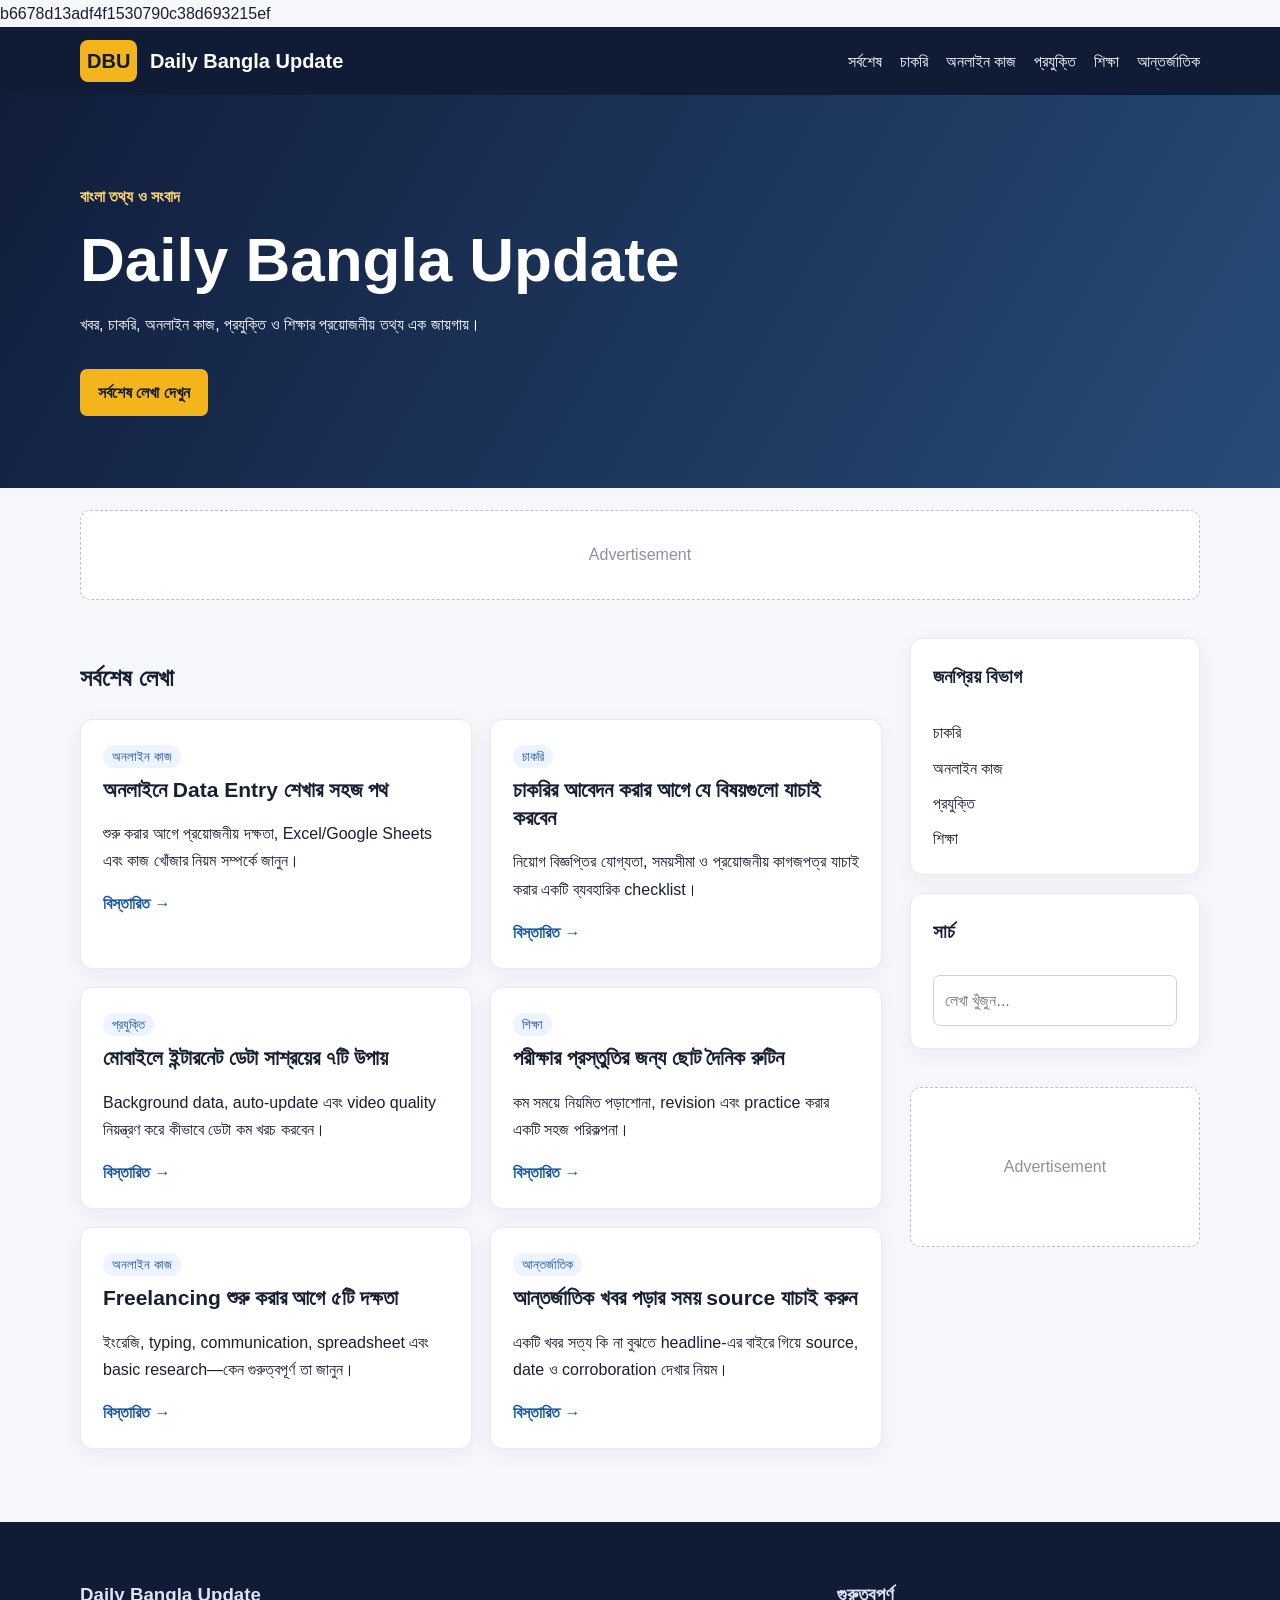
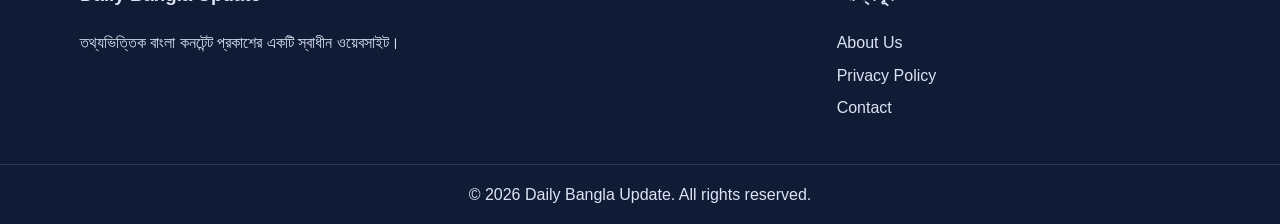
==== index.html @ 7fc0d7ba "Update index.html" ====
<!doctype html>
<html lang="bn">
<head>
  b6678d13adf4f1530790c38d693215ef
<meta charset="utf-8">
<meta name="viewport" content="width=device-width,initial-scale=1">
<meta name="description" content="Daily Bangla Update — বাংলা খবর, চাকরি, অনলাইন কাজ, প্রযুক্তি ও শিক্ষার তথ্য।">
<title>Daily Bangla Update | বাংলা খবর ও তথ্য</title>
<link rel="stylesheet" href="style.css">
</head>
<body>
<header class="site-header">
  <div class="container header-inner">
    <a class="logo" href="index.html"><span>DBU</span> Daily Bangla Update</a>
    <button class="menu-btn" onclick="toggleMenu()">☰</button>
    <nav id="nav">
      <a href="#latest">সর্বশেষ</a><a href="#jobs">চাকরি</a><a href="#online">অনলাইন কাজ</a>
      <a href="#tech">প্রযুক্তি</a><a href="#education">শিক্ষা</a><a href="#international">আন্তর্জাতিক</a>
    </nav>
  </div>
</header>

<section class="hero">
  <div class="container">
    <div class="hero-text">
      <p class="eyebrow">বাংলা তথ্য ও সংবাদ</p>
      <h1>Daily Bangla Update</h1>
      <p>খবর, চাকরি, অনলাইন কাজ, প্রযুক্তি ও শিক্ষার প্রয়োজনীয় তথ্য এক জায়গায়।</p>
      <a class="btn" href="#latest">সর্বশেষ লেখা দেখুন</a>
    </div>
  </div>
</section>

<!-- Monetag Ad Zone: paste your Monetag ad code here -->
<div class="container ad-slot" id="ad-top">Advertisement</div>

<main class="container layout">
  <section>
    <div class="section-head" id="latest"><h2>সর্বশেষ লেখা</h2></div>
    <div class="grid">
      <article class="card">
        <span class="tag">অনলাইন কাজ</span><h3>অনলাইনে Data Entry শেখার সহজ পথ</h3>
        <p>শুরু করার আগে প্রয়োজনীয় দক্ষতা, Excel/Google Sheets এবং কাজ খোঁজার নিয়ম সম্পর্কে জানুন।</p>
        <a href="article.html?post=data-entry">বিস্তারিত →</a>
      </article>
      <article class="card" id="jobs">
        <span class="tag">চাকরি</span><h3>চাকরির আবেদন করার আগে যে বিষয়গুলো যাচাই করবেন</h3>
        <p>নিয়োগ বিজ্ঞপ্তির যোগ্যতা, সময়সীমা ও প্রয়োজনীয় কাগজপত্র যাচাই করার একটি ব্যবহারিক checklist।</p>
        <a href="article.html?post=job-checklist">বিস্তারিত →</a>
      </article>
      <article class="card" id="tech">
        <span class="tag">প্রযুক্তি</span><h3>মোবাইলে ইন্টারনেট ডেটা সাশ্রয়ের ৭টি উপায়</h3>
        <p>Background data, auto-update এবং video quality নিয়ন্ত্রণ করে কীভাবে ডেটা কম খরচ করবেন।</p>
        <a href="article.html?post=data-saving">বিস্তারিত →</a>
      </article>
      <article class="card" id="education">
        <span class="tag">শিক্ষা</span><h3>পরীক্ষার প্রস্তুতির জন্য ছোট দৈনিক রুটিন</h3>
        <p>কম সময়ে নিয়মিত পড়াশোনা, revision এবং practice করার একটি সহজ পরিকল্পনা।</p>
        <a href="article.html?post=study-routine">বিস্তারিত →</a>
      </article>
      <article class="card" id="online">
        <span class="tag">অনলাইন কাজ</span><h3>Freelancing শুরু করার আগে ৫টি দক্ষতা</h3>
        <p>ইংরেজি, typing, communication, spreadsheet এবং basic research—কেন গুরুত্বপূর্ণ তা জানুন।</p>
        <a href="article.html?post=freelancing-skills">বিস্তারিত →</a>
      </article>
      <article class="card" id="international">
        <span class="tag">আন্তর্জাতিক</span><h3>আন্তর্জাতিক খবর পড়ার সময় source যাচাই করুন</h3>
        <p>একটি খবর সত্য কি না বুঝতে headline-এর বাইরে গিয়ে source, date ও corroboration দেখার নিয়ম।</p>
        <a href="article.html?post=source-check">বিস্তারিত →</a>
      </article>
    </div>
  </section>
  <aside class="sidebar">
    <div class="side-card"><h3>জনপ্রিয় বিভাগ</h3>
      <a href="#jobs">চাকরি</a><a href="#online">অনলাইন কাজ</a><a href="#tech">প্রযুক্তি</a><a href="#education">শিক্ষা</a>
    </div>
    <div class="side-card"><h3>সার্চ</h3>
      <input id="search" placeholder="লেখা খুঁজুন..." oninput="filterCards()">
    </div>
    <!-- Monetag Ad Zone: paste your Monetag code here -->
    <div class="ad-slot small">Advertisement</div>
  </aside>
</main>

<footer>
  <div class="container footer-grid">
    <div><h3>Daily Bangla Update</h3><p>তথ্যভিত্তিক বাংলা কনটেন্ট প্রকাশের একটি স্বাধীন ওয়েবসাইট।</p></div>
    <div><h3>গুরুত্বপূর্ণ</h3><a href="about.html">About Us</a><a href="privacy.html">Privacy Policy</a><a href="contact.html">Contact</a></div>
  </div>
  <div class="copyright">© 2026 Daily Bangla Update. All rights reserved.</div>
</footer>
<script src="script.js"></script>
</body></html>
---- style.css ----
*{box-sizing:border-box}body{margin:0;font-family:Arial,"Noto Sans Bengali",sans-serif;background:#f5f7fb;color:#172033;line-height:1.7}.container{width:min(1120px,92%);margin:auto}.site-header{background:#101b36;color:white;position:sticky;top:0;z-index:10}.header-inner{display:flex;align-items:center;justify-content:space-between;min-height:68px}.logo{color:white;text-decoration:none;font-weight:800;font-size:20px}.logo span{display:inline-grid;place-items:center;background:#f3b51b;color:#101b36;border-radius:8px;padding:4px 7px;margin-right:7px}nav{display:flex;gap:18px}nav a,.side-card a,footer a{color:inherit;text-decoration:none}.menu-btn{display:none;background:none;border:0;color:white;font-size:25px}.hero{background:linear-gradient(120deg,#111d3c,#274c77);color:white;padding:72px 0}.hero-text{max-width:680px}.eyebrow{color:#ffd66b;font-weight:700}.hero h1{font-size:clamp(36px,6vw,62px);line-height:1.1;margin:8px 0}.btn{display:inline-block;margin-top:15px;background:#f3b51b;color:#101b36;padding:10px 18px;border-radius:7px;text-decoration:none;font-weight:700}.ad-slot{min-height:90px;border:1px dashed #b9c1cf;color:#8993a4;display:grid;place-items:center;margin-top:22px;background:white;border-radius:10px}.ad-slot.small{min-height:160px;margin-top:20px}.layout{display:grid;grid-template-columns:1fr 290px;gap:28px;padding:38px 0}.section-head{display:flex;justify-content:space-between;align-items:center}.grid{display:grid;grid-template-columns:repeat(2,1fr);gap:18px}.card,.side-card{background:white;border-radius:12px;padding:22px;box-shadow:0 5px 20px #15284d0d;border:1px solid #e6eaf1}.card h3{margin:7px 0;font-size:21px;line-height:1.35}.card a{color:#1856a6;font-weight:700;text-decoration:none}.tag{font-size:13px;background:#edf3ff;color:#1856a6;border-radius:20px;padding:4px 9px}.sidebar{display:flex;flex-direction:column;gap:18px}.side-card{display:flex;flex-direction:column;gap:8px}.side-card h3{margin-top:0}input{padding:11px;border:1px solid #ccd3df;border-radius:7px;font:inherit}footer{background:#101b36;color:#dce4f3;margin-top:35px}.footer-grid{display:grid;grid-template-columns:2fr 1fr;gap:30px;padding:38px 0}.footer-grid a{display:block;margin:5px 0;color:#dce4f3}.copyright{text-align:center;border-top:1px solid #293858;padding:16px}.article{background:white;padding:35px;border-radius:12px;margin:35px auto;max-width:850px}.article h1{font-size:38px;line-height:1.25}.article li{margin:7px 0}@media(max-width:800px){nav{display:none;position:absolute;left:0;right:0;top:68px;background:#101b36;padding:15px 4%;flex-direction:column}.nav-open{display:flex}.menu-btn{display:block}.layout{grid-template-columns:1fr}.grid{grid-template-columns:1fr}.footer-grid{grid-template-columns:1fr}}
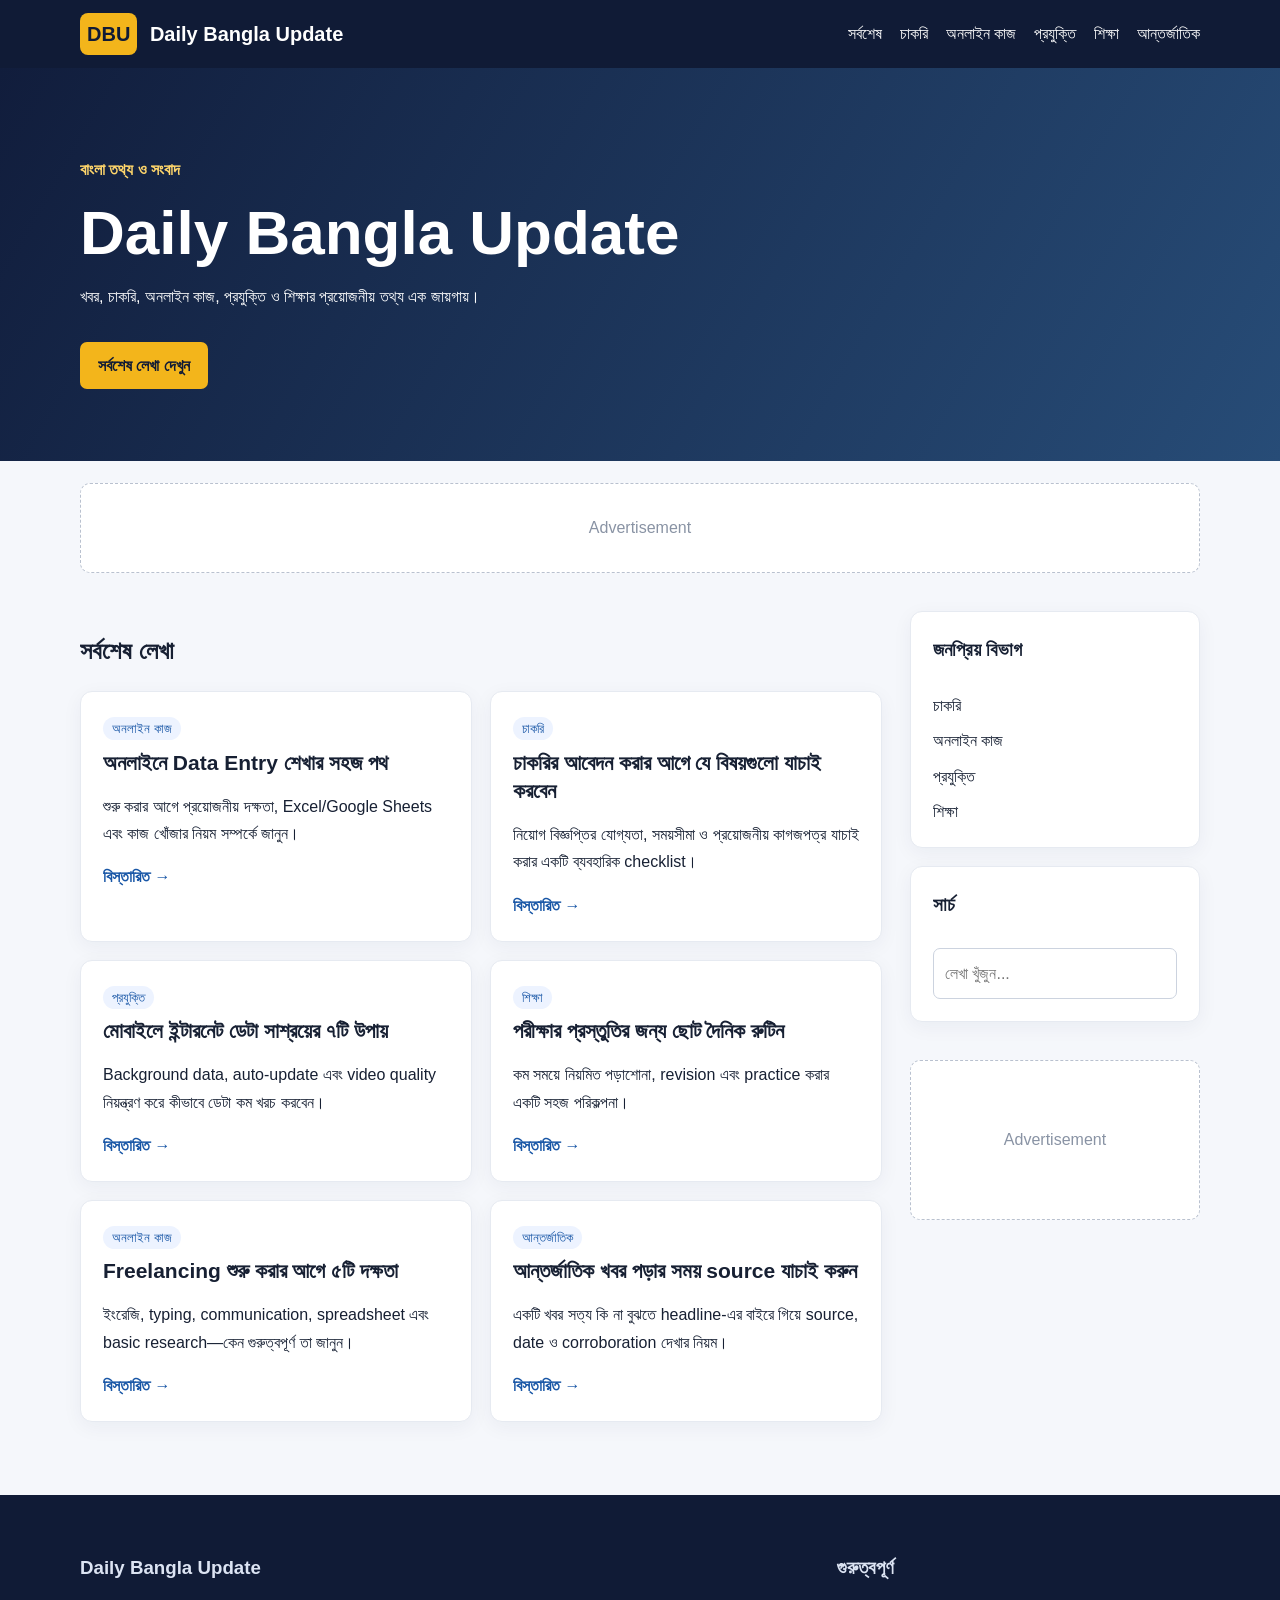
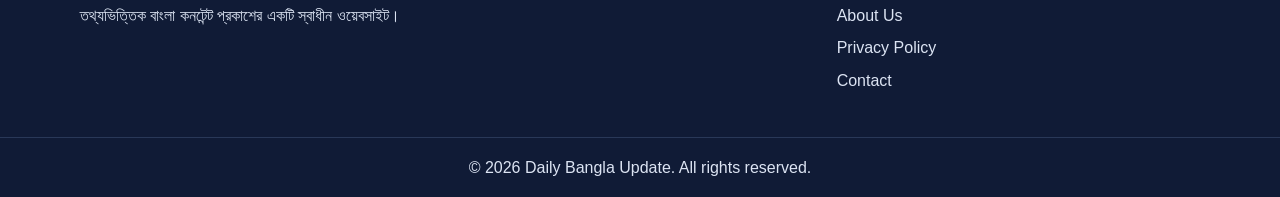
==== commit 2598d039: "Update index.html" ====
--- a/index.html
+++ b/index.html
@@ -1,7 +1,6 @@
 <!doctype html>
 <html lang="bn">
 <head>
-  b6678d13adf4f1530790c38d693215ef
 <meta charset="utf-8">
 <meta name="viewport" content="width=device-width,initial-scale=1">
 <meta name="description" content="Daily Bangla Update — বাংলা খবর, চাকরি, অনলাইন কাজ, প্রযুক্তি ও শিক্ষার তথ্য।">
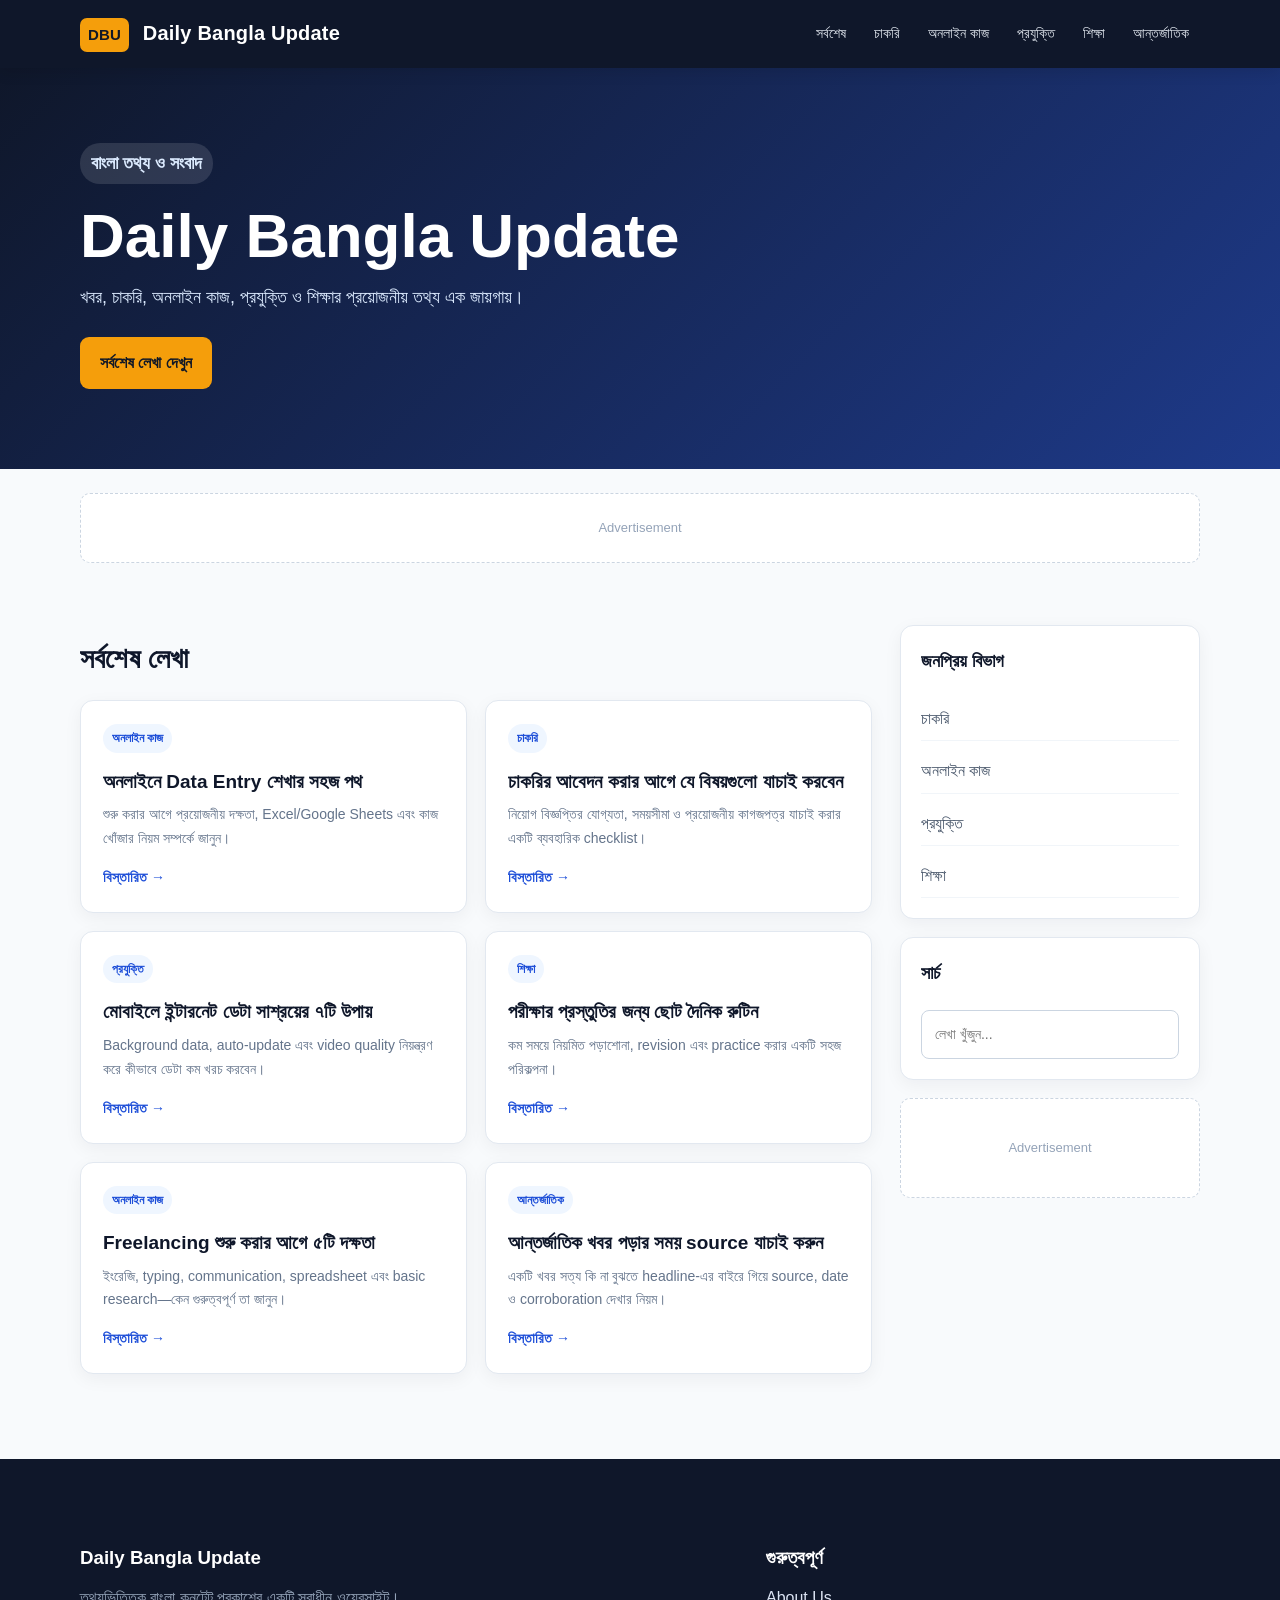
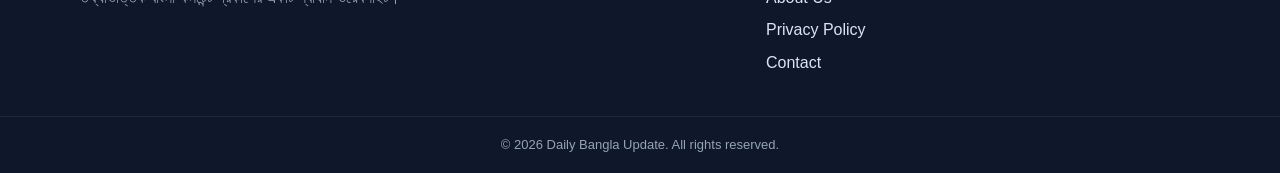
==== commit df2ac7d6: "Improve professional homepage" ====
--- a/index.html
+++ b/index.html
@@ -1,92 +1,613 @@
 <!doctype html>
 <html lang="bn">
 <head>
-<meta charset="utf-8">
-<meta name="viewport" content="width=device-width,initial-scale=1">
-<meta name="description" content="Daily Bangla Update — বাংলা খবর, চাকরি, অনলাইন কাজ, প্রযুক্তি ও শিক্ষার তথ্য।">
-<title>Daily Bangla Update | বাংলা খবর ও তথ্য</title>
-<link rel="stylesheet" href="style.css">
+  <meta name="monetag" content="b6678d13adf4f1530790c38d693215ef">
+  <script src="https://quge5.com/88/tag.min.js" data-zone="279923" async data-cfasync="false"></script>
+
+  <meta name="viewport" content="width=device-width, initial-scale=1">
+  <meta name="theme-color" content="#0f172a">
+  <meta name="description" content="Daily Bangla Update — বাংলা খবর, চাকরি, অনলাইন কাজ, প্রযুক্তি ও শিক্ষার তথ্য।">
+  <title>Daily Bangla Update | বাংলা খবর ও তথ্য</title>
+
+  <link rel="stylesheet" href="style.css">
+
+  <style>
+    * {
+      box-sizing: border-box;
+      margin: 0;
+      padding: 0;
+    }
+
+    html {
+      scroll-behavior: smooth;
+    }
+
+    body {
+      font-family: Arial, "Noto Sans Bengali", sans-serif;
+      background: #f8fafc;
+      color: #1e293b;
+      line-height: 1.7;
+    }
+
+    a {
+      text-decoration: none;
+      color: inherit;
+    }
+
+    .container {
+      width: min(1120px, 92%);
+      margin: auto;
+    }
+
+    /* HEADER */
+    .site-header {
+      position: sticky;
+      top: 0;
+      z-index: 1000;
+      background: #0f172a;
+      color: white;
+      box-shadow: 0 3px 15px rgba(0,0,0,.12);
+    }
+
+    .header-inner {
+      min-height: 68px;
+      display: flex;
+      align-items: center;
+      justify-content: space-between;
+      gap: 20px;
+    }
+
+    .logo {
+      font-size: 20px;
+      font-weight: 800;
+      letter-spacing: .2px;
+      white-space: nowrap;
+    }
+
+    .logo span {
+      display: inline-block;
+      margin-right: 8px;
+      padding: 4px 8px;
+      border-radius: 7px;
+      background: #f59e0b;
+      color: #111827;
+      font-size: 15px;
+      font-weight: 900;
+    }
+
+    #nav {
+      display: flex;
+      align-items: center;
+      gap: 6px;
+    }
+
+    #nav a {
+      padding: 8px 11px;
+      border-radius: 7px;
+      color: #e2e8f0;
+      font-size: 14px;
+      transition: .2s;
+    }
+
+    #nav a:hover {
+      background: #1e293b;
+      color: #fff;
+    }
+
+    .menu-btn {
+      display: none;
+      border: 0;
+      background: transparent;
+      color: white;
+      font-size: 28px;
+      cursor: pointer;
+    }
+
+    /* HERO */
+    .hero {
+      background: linear-gradient(135deg, #0f172a, #1e3a8a);
+      color: white;
+      padding: 75px 0 80px;
+    }
+
+    .hero-text {
+      max-width: 760px;
+    }
+
+    .eyebrow {
+      display: inline-block;
+      margin-bottom: 10px;
+      padding: 5px 11px;
+      border-radius: 20px;
+      background: rgba(255,255,255,.12);
+      color: #fde68a;
+      font-size: 13px;
+      font-weight: 700;
+    }
+
+    .hero h1 {
+      margin-bottom: 12px;
+      font-size: clamp(36px, 6vw, 62px);
+      line-height: 1.1;
+    }
+
+    .hero p {
+      max-width: 680px;
+      color: #dbeafe;
+      font-size: 18px;
+    }
+
+    .btn {
+      display: inline-block;
+      margin-top: 25px;
+      padding: 12px 20px;
+      border-radius: 9px;
+      background: #f59e0b;
+      color: #111827;
+      font-weight: 800;
+      transition: .2s;
+    }
+
+    .btn:hover {
+      transform: translateY(-2px);
+    }
+
+    /* AD AREA */
+    .ad-slot {
+      min-height: 70px;
+      margin-top: 24px;
+      margin-bottom: 24px;
+      padding: 18px;
+      border: 1px dashed #cbd5e1;
+      border-radius: 10px;
+      background: #fff;
+      color: #94a3b8;
+      text-align: center;
+      font-size: 13px;
+    }
+
+    .ad-slot.small {
+      min-height: 100px;
+      margin: 0;
+    }
+
+    /* MAIN */
+    .layout {
+      display: grid;
+      grid-template-columns: minmax(0, 1fr) 300px;
+      gap: 28px;
+      padding-bottom: 50px;
+    }
+
+    .section-head {
+      margin: 10px 0 18px;
+    }
+
+    .section-head h2 {
+      font-size: 28px;
+      color: #0f172a;
+    }
+
+    .grid {
+      display: grid;
+      grid-template-columns: repeat(2, minmax(0, 1fr));
+      gap: 18px;
+    }
+
+    .card {
+      padding: 22px;
+      border: 1px solid #e2e8f0;
+      border-radius: 13px;
+      background: white;
+      box-shadow: 0 5px 18px rgba(15,23,42,.05);
+      transition: transform .2s, box-shadow .2s;
+    }
+
+    .card:hover {
+      transform: translateY(-3px);
+      box-shadow: 0 10px 25px rgba(15,23,42,.10);
+    }
+
+    .tag {
+      display: inline-block;
+      margin-bottom: 9px;
+      padding: 4px 9px;
+      border-radius: 20px;
+      background: #eff6ff;
+      color: #1d4ed8;
+      font-size: 12px;
+      font-weight: 800;
+    }
+
+    .card h3 {
+      margin-bottom: 8px;
+      color: #0f172a;
+      font-size: 19px;
+      line-height: 1.4;
+    }
+
+    .card p {
+      margin-bottom: 12px;
+      color: #64748b;
+      font-size: 14px;
+    }
+
+    .card > a {
+      color: #1d4ed8;
+      font-weight: 800;
+      font-size: 14px;
+    }
+
+    /* SIDEBAR */
+    .sidebar {
+      display: flex;
+      flex-direction: column;
+      gap: 18px;
+    }
+
+    .side-card {
+      padding: 20px;
+      border: 1px solid #e2e8f0;
+      border-radius: 13px;
+      background: white;
+      box-shadow: 0 5px 18px rgba(15,23,42,.05);
+    }
+
+    .side-card h3 {
+      margin-bottom: 13px;
+      color: #0f172a;
+      font-size: 18px;
+    }
+
+    .side-card a {
+      display: block;
+      padding: 8px 0;
+      border-bottom: 1px solid #f1f5f9;
+      color: #475569;
+    }
+
+    .side-card a:hover {
+      color: #1d4ed8;
+    }
+
+    #search {
+      width: 100%;
+      padding: 12px 13px;
+      border: 1px solid #cbd5e1;
+      border-radius: 8px;
+      outline: none;
+      font-size: 14px;
+    }
+
+    #search:focus {
+      border-color: #2563eb;
+    }
+
+    /* FOOTER */
+    footer {
+      background: #0f172a;
+      color: #cbd5e1;
+      padding-top: 45px;
+    }
+
+    .footer-grid {
+      display: grid;
+      grid-template-columns: 1.5fr 1fr;
+      gap: 35px;
+      padding-bottom: 35px;
+    }
+
+    footer h3 {
+      margin-bottom: 10px;
+      color: white;
+    }
+
+    footer p {
+      max-width: 550px;
+      color: #94a3b8;
+    }
+
+    footer a {
+      display: block;
+      margin: 5px 0;
+      color: #cbd5e1;
+    }
+
+    footer a:hover {
+      color: white;
+    }
+
+    .copyright {
+      padding: 17px;
+      border-top: 1px solid #1e293b;
+      text-align: center;
+      color: #94a3b8;
+      font-size: 13px;
+    }
+
+    /* TABLET */
+    @media (max-width: 850px) {
+      .menu-btn {
+        display: block;
+      }
+
+      #nav {
+        display: none;
+        position: absolute;
+        top: 68px;
+        left: 0;
+        right: 0;
+        flex-direction: column;
+        align-items: stretch;
+        padding: 10px 4%;
+        background: #0f172a;
+        box-shadow: 0 8px 15px rgba(0,0,0,.15);
+      }
+
+      #nav.nav-open {
+        display: flex;
+      }
+
+      #nav a {
+        padding: 11px 8px;
+      }
+
+      .layout {
+        grid-template-columns: 1fr;
+      }
+
+      .sidebar {
+        display: grid;
+        grid-template-columns: 1fr 1fr;
+      }
+    }
+
+    /* MOBILE */
+    @media (max-width: 600px) {
+      .header-inner {
+        min-height: 62px;
+      }
+
+      .logo {
+        font-size: 16px;
+      }
+
+      .logo span {
+        font-size: 12px;
+        margin-right: 5px;
+      }
+
+      #nav {
+        top: 62px;
+      }
+
+      .hero {
+        padding: 55px 0 60px;
+      }
+
+      .hero h1 {
+        font-size: 38px;
+      }
+
+      .hero p {
+        font-size: 16px;
+      }
+
+      .grid {
+        grid-template-columns: 1fr;
+      }
+
+      .sidebar {
+        grid-template-columns: 1fr;
+      }
+
+      .footer-grid {
+        grid-template-columns: 1fr;
+      }
+
+      .section-head h2 {
+        font-size: 24px;
+      }
+    }
+  </style>
 </head>
+
 <body>
+
 <header class="site-header">
   <div class="container header-inner">
-    <a class="logo" href="index.html"><span>DBU</span> Daily Bangla Update</a>
-    <button class="menu-btn" onclick="toggleMenu()">☰</button>
+
+    <a class="logo" href="index.html">
+      <span>DBU</span> Daily Bangla Update
+    </a>
+
+    <button class="menu-btn" onclick="toggleMenu()" aria-label="Menu">
+      ☰
+    </button>
+
     <nav id="nav">
-      <a href="#latest">সর্বশেষ</a><a href="#jobs">চাকরি</a><a href="#online">অনলাইন কাজ</a>
-      <a href="#tech">প্রযুক্তি</a><a href="#education">শিক্ষা</a><a href="#international">আন্তর্জাতিক</a>
+      <a href="#latest">সর্বশেষ</a>
+      <a href="#jobs">চাকরি</a>
+      <a href="#online">অনলাইন কাজ</a>
+      <a href="#tech">প্রযুক্তি</a>
+      <a href="#education">শিক্ষা</a>
+      <a href="#international">আন্তর্জাতিক</a>
     </nav>
+
   </div>
 </header>
 
 <section class="hero">
   <div class="container">
     <div class="hero-text">
+
       <p class="eyebrow">বাংলা তথ্য ও সংবাদ</p>
+
       <h1>Daily Bangla Update</h1>
-      <p>খবর, চাকরি, অনলাইন কাজ, প্রযুক্তি ও শিক্ষার প্রয়োজনীয় তথ্য এক জায়গায়।</p>
-      <a class="btn" href="#latest">সর্বশেষ লেখা দেখুন</a>
+
+      <p>
+        খবর, চাকরি, অনলাইন কাজ, প্রযুক্তি ও শিক্ষার প্রয়োজনীয়
+        তথ্য এক জায়গায়।
+      </p>
+
+      <a class="btn" href="#latest">
+        সর্বশেষ লেখা দেখুন
+      </a>
+
     </div>
   </div>
 </section>
 
-<!-- Monetag Ad Zone: paste your Monetag ad code here -->
-<div class="container ad-slot" id="ad-top">Advertisement</div>
+<!-- Monetag Ad Area -->
+<div class="container ad-slot" id="ad-top">
+  Advertisement
+</div>
 
 <main class="container layout">
+
   <section>
-    <div class="section-head" id="latest"><h2>সর্বশেষ লেখা</h2></div>
+
+    <div class="section-head" id="latest">
+      <h2>সর্বশেষ লেখা</h2>
+    </div>
+
     <div class="grid">
+
       <article class="card">
-        <span class="tag">অনলাইন কাজ</span><h3>অনলাইনে Data Entry শেখার সহজ পথ</h3>
-        <p>শুরু করার আগে প্রয়োজনীয় দক্ষতা, Excel/Google Sheets এবং কাজ খোঁজার নিয়ম সম্পর্কে জানুন।</p>
-        <a href="article.html?post=data-entry">বিস্তারিত →</a>
+        <span class="tag">অনলাইন কাজ</span>
+        <h3>অনলাইনে Data Entry শেখার সহজ পথ</h3>
+        <p>
+          শুরু করার আগে প্রয়োজনীয় দক্ষতা, Excel/Google Sheets
+          এবং কাজ খোঁজার নিয়ম সম্পর্কে জানুন।
+        </p>
+        <a href="article.html?post=data-entry">
+          বিস্তারিত →
+        </a>
       </article>
+
       <article class="card" id="jobs">
-        <span class="tag">চাকরি</span><h3>চাকরির আবেদন করার আগে যে বিষয়গুলো যাচাই করবেন</h3>
-        <p>নিয়োগ বিজ্ঞপ্তির যোগ্যতা, সময়সীমা ও প্রয়োজনীয় কাগজপত্র যাচাই করার একটি ব্যবহারিক checklist।</p>
-        <a href="article.html?post=job-checklist">বিস্তারিত →</a>
+        <span class="tag">চাকরি</span>
+        <h3>চাকরির আবেদন করার আগে যে বিষয়গুলো যাচাই করবেন</h3>
+        <p>
+          নিয়োগ বিজ্ঞপ্তির যোগ্যতা, সময়সীমা ও প্রয়োজনীয়
+          কাগজপত্র যাচাই করার একটি ব্যবহারিক checklist।
+        </p>
+        <a href="article.html?post=job-checklist">
+          বিস্তারিত →
+        </a>
       </article>
+
       <article class="card" id="tech">
-        <span class="tag">প্রযুক্তি</span><h3>মোবাইলে ইন্টারনেট ডেটা সাশ্রয়ের ৭টি উপায়</h3>
-        <p>Background data, auto-update এবং video quality নিয়ন্ত্রণ করে কীভাবে ডেটা কম খরচ করবেন।</p>
-        <a href="article.html?post=data-saving">বিস্তারিত →</a>
+        <span class="tag">প্রযুক্তি</span>
+        <h3>মোবাইলে ইন্টারনেট ডেটা সাশ্রয়ের ৭টি উপায়</h3>
+        <p>
+          Background data, auto-update এবং video quality
+          নিয়ন্ত্রণ করে কীভাবে ডেটা কম খরচ করবেন।
+        </p>
+        <a href="article.html?post=data-saving">
+          বিস্তারিত →
+        </a>
       </article>
+
       <article class="card" id="education">
-        <span class="tag">শিক্ষা</span><h3>পরীক্ষার প্রস্তুতির জন্য ছোট দৈনিক রুটিন</h3>
-        <p>কম সময়ে নিয়মিত পড়াশোনা, revision এবং practice করার একটি সহজ পরিকল্পনা।</p>
-        <a href="article.html?post=study-routine">বিস্তারিত →</a>
+        <span class="tag">শিক্ষা</span>
+        <h3>পরীক্ষার প্রস্তুতির জন্য ছোট দৈনিক রুটিন</h3>
+        <p>
+          কম সময়ে নিয়মিত পড়াশোনা, revision এবং practice
+          করার একটি সহজ পরিকল্পনা।
+        </p>
+        <a href="article.html?post=study-routine">
+          বিস্তারিত →
+        </a>
       </article>
+
       <article class="card" id="online">
-        <span class="tag">অনলাইন কাজ</span><h3>Freelancing শুরু করার আগে ৫টি দক্ষতা</h3>
-        <p>ইংরেজি, typing, communication, spreadsheet এবং basic research—কেন গুরুত্বপূর্ণ তা জানুন।</p>
-        <a href="article.html?post=freelancing-skills">বিস্তারিত →</a>
+        <span class="tag">অনলাইন কাজ</span>
+        <h3>Freelancing শুরু করার আগে ৫টি দক্ষতা</h3>
+        <p>
+          ইংরেজি, typing, communication, spreadsheet এবং
+          basic research—কেন গুরুত্বপূর্ণ তা জানুন।
+        </p>
+        <a href="article.html?post=freelancing-skills">
+          বিস্তারিত →
+        </a>
       </article>
+
       <article class="card" id="international">
-        <span class="tag">আন্তর্জাতিক</span><h3>আন্তর্জাতিক খবর পড়ার সময় source যাচাই করুন</h3>
-        <p>একটি খবর সত্য কি না বুঝতে headline-এর বাইরে গিয়ে source, date ও corroboration দেখার নিয়ম।</p>
-        <a href="article.html?post=source-check">বিস্তারিত →</a>
+        <span class="tag">আন্তর্জাতিক</span>
+        <h3>আন্তর্জাতিক খবর পড়ার সময় source যাচাই করুন</h3>
+        <p>
+          একটি খবর সত্য কি না বুঝতে headline-এর বাইরে গিয়ে
+          source, date ও corroboration দেখার নিয়ম।
+        </p>
+        <a href="article.html?post=source-check">
+          বিস্তারিত →
+        </a>
       </article>
+
     </div>
   </section>
+
   <aside class="sidebar">
-    <div class="side-card"><h3>জনপ্রিয় বিভাগ</h3>
-      <a href="#jobs">চাকরি</a><a href="#online">অনলাইন কাজ</a><a href="#tech">প্রযুক্তি</a><a href="#education">শিক্ষা</a>
-    </div>
-    <div class="side-card"><h3>সার্চ</h3>
-      <input id="search" placeholder="লেখা খুঁজুন..." oninput="filterCards()">
-    </div>
-    <!-- Monetag Ad Zone: paste your Monetag code here -->
-    <div class="ad-slot small">Advertisement</div>
+
+    <div class="side-card">
+      <h3>জনপ্রিয় বিভাগ</h3>
+
+      <a href="#jobs">চাকরি</a>
+      <a href="#online">অনলাইন কাজ</a>
+      <a href="#tech">প্রযুক্তি</a>
+      <a href="#education">শিক্ষা</a>
+    </div>
+
+    <div class="side-card">
+      <h3>সার্চ</h3>
+
+      <input
+        id="search"
+        type="search"
+        placeholder="লেখা খুঁজুন..."
+        oninput="filterCards()"
+        aria-label="লেখা খুঁজুন"
+      >
+    </div>
+
+    <!-- Monetag Ad Area -->
+    <div class="ad-slot small">
+      Advertisement
+    </div>
+
   </aside>
+
 </main>
 
 <footer>
+
   <div class="container footer-grid">
-    <div><h3>Daily Bangla Update</h3><p>তথ্যভিত্তিক বাংলা কনটেন্ট প্রকাশের একটি স্বাধীন ওয়েবসাইট।</p></div>
-    <div><h3>গুরুত্বপূর্ণ</h3><a href="about.html">About Us</a><a href="privacy.html">Privacy Policy</a><a href="contact.html">Contact</a></div>
+
+    <div>
+      <h3>Daily Bangla Update</h3>
+      <p>
+        তথ্যভিত্তিক বাংলা কনটেন্ট প্রকাশের একটি স্বাধীন ওয়েবসাইট।
+      </p>
+    </div>
+
+    <div>
+      <h3>গুরুত্বপূর্ণ</h3>
+
+      <a href="about.html">About Us</a>
+      <a href="privacy.html">Privacy Policy</a>
+      <a href="contact.html">Contact</a>
+    </div>
+
   </div>
-  <div class="copyright">© 2026 Daily Bangla Update. All rights reserved.</div>
+
+  <div class="copyright">
+    © 2026 Daily Bangla Update. All rights reserved.
+  </div>
+
 </footer>
+
 <script src="script.js"></script>
-</body></html>
+
+</body>
+</html>
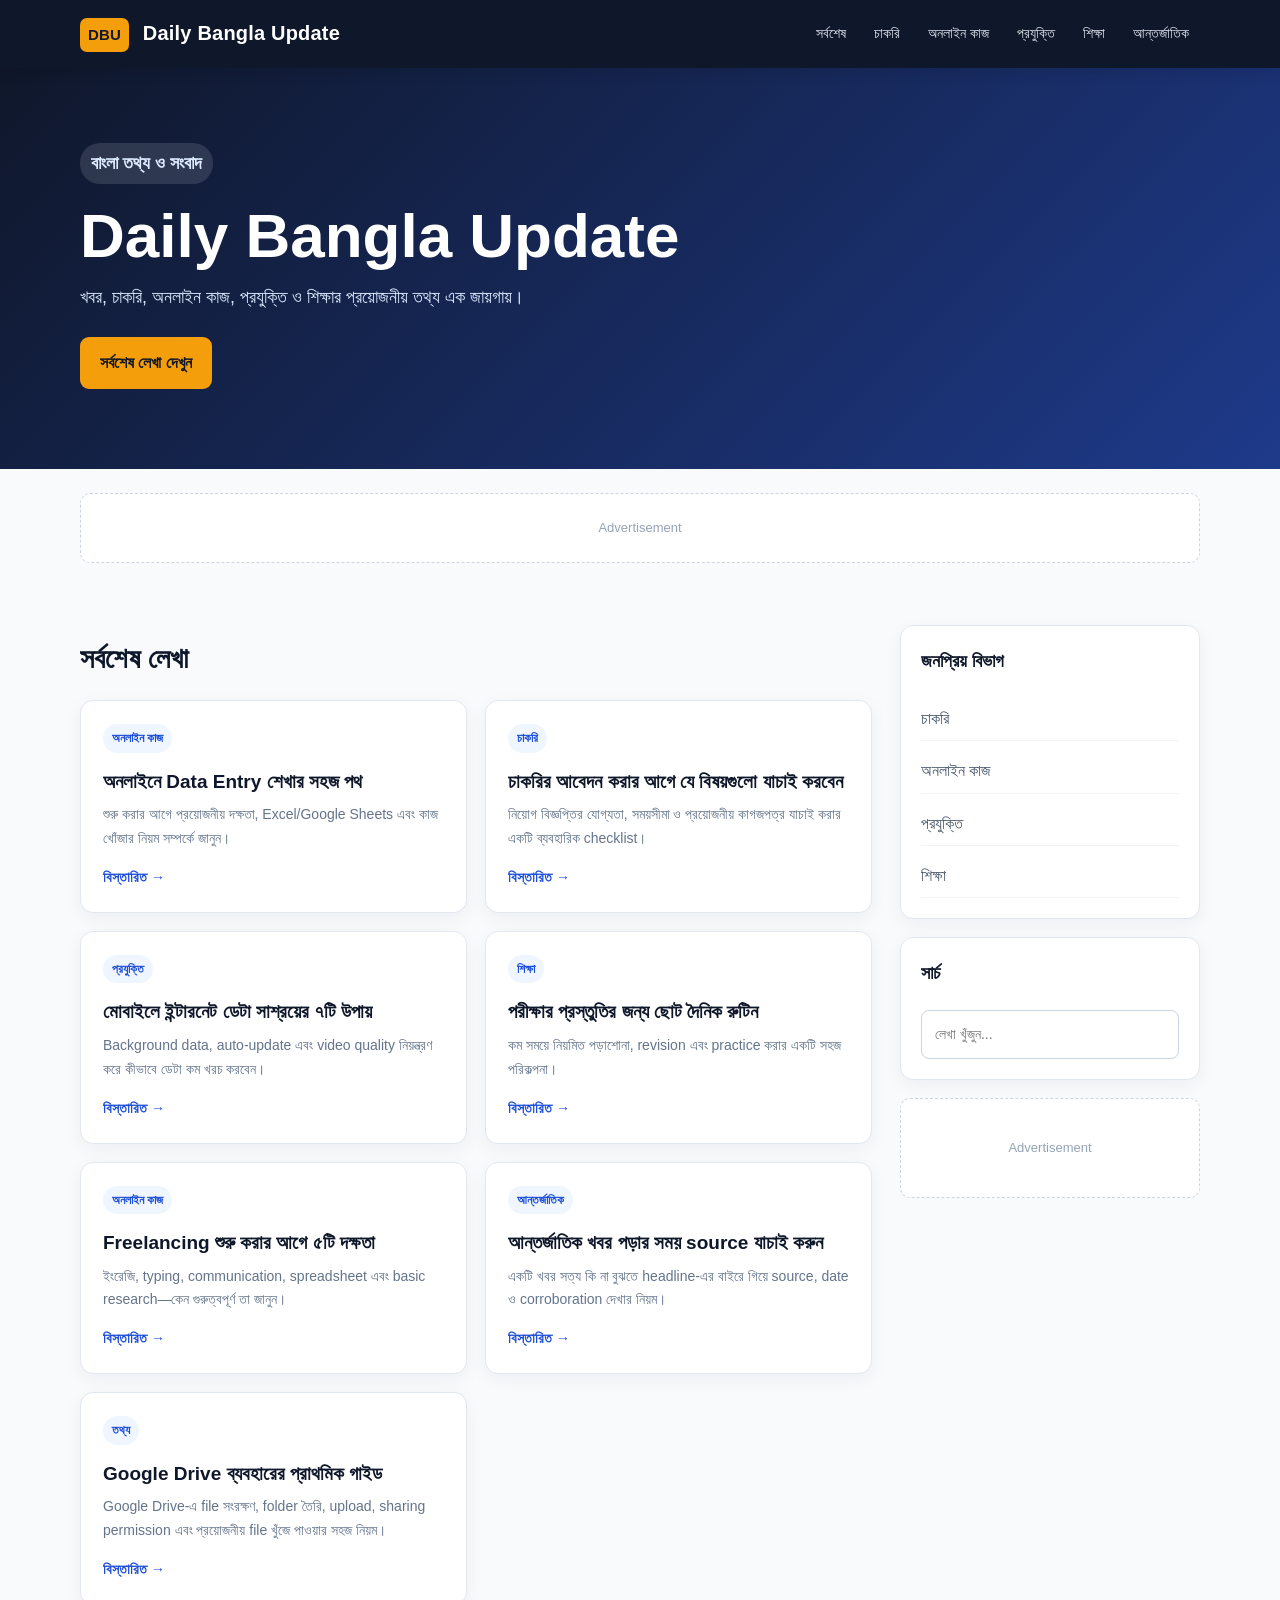
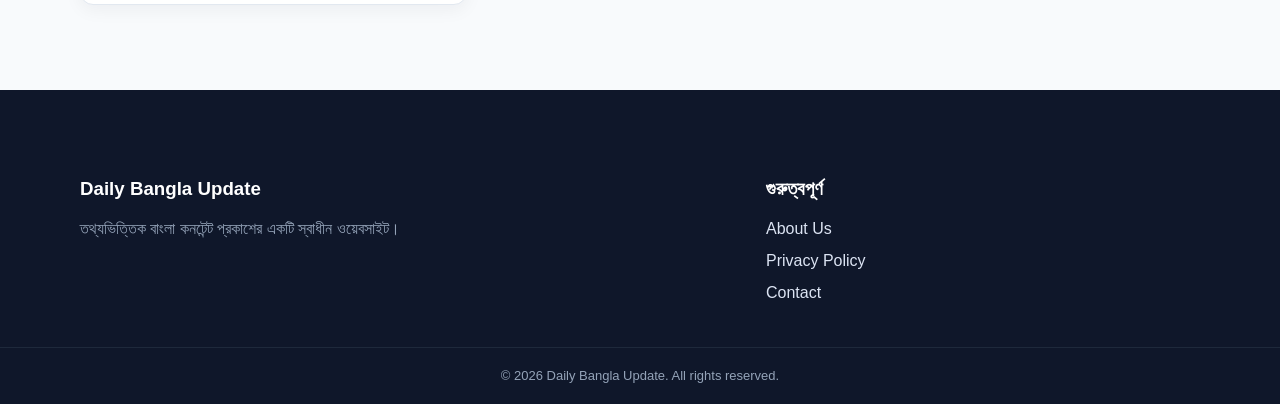
==== commit 2c2ca5b2: "Add Google Drive article to homepage" ====
--- a/index.html
+++ b/index.html
@@ -3,7 +3,7 @@
 <head>
   <meta name="monetag" content="b6678d13adf4f1530790c38d693215ef">
   <script src="https://quge5.com/88/tag.min.js" data-zone="279923" async data-cfasync="false"></script>
-
+<meta name="google-site-verification" content="PoHsdSCmW40Hy15UGLWzYHLwfMJw9Ao63qxmz75dVuc" />
   <meta name="viewport" content="width=device-width, initial-scale=1">
   <meta name="theme-color" content="#0f172a">
   <meta name="description" content="Daily Bangla Update — বাংলা খবর, চাকরি, অনলাইন কাজ, প্রযুক্তি ও শিক্ষার তথ্য।">
@@ -544,7 +544,17 @@
           বিস্তারিত →
         </a>
       </article>
-
+<article class="card">
+  <span class="tag">তথ্য</span>
+  <h3>Google Drive ব্যবহারের প্রাথমিক গাইড</h3>
+  <p>
+    Google Drive-এ file সংরক্ষণ, folder তৈরি, upload,
+    sharing permission এবং প্রয়োজনীয় file খুঁজে পাওয়ার সহজ নিয়ম।
+  </p>
+  <a href="article.html?post=google-drive-guide">
+    বিস্তারিত →
+  </a>
+</article>
     </div>
   </section>
 
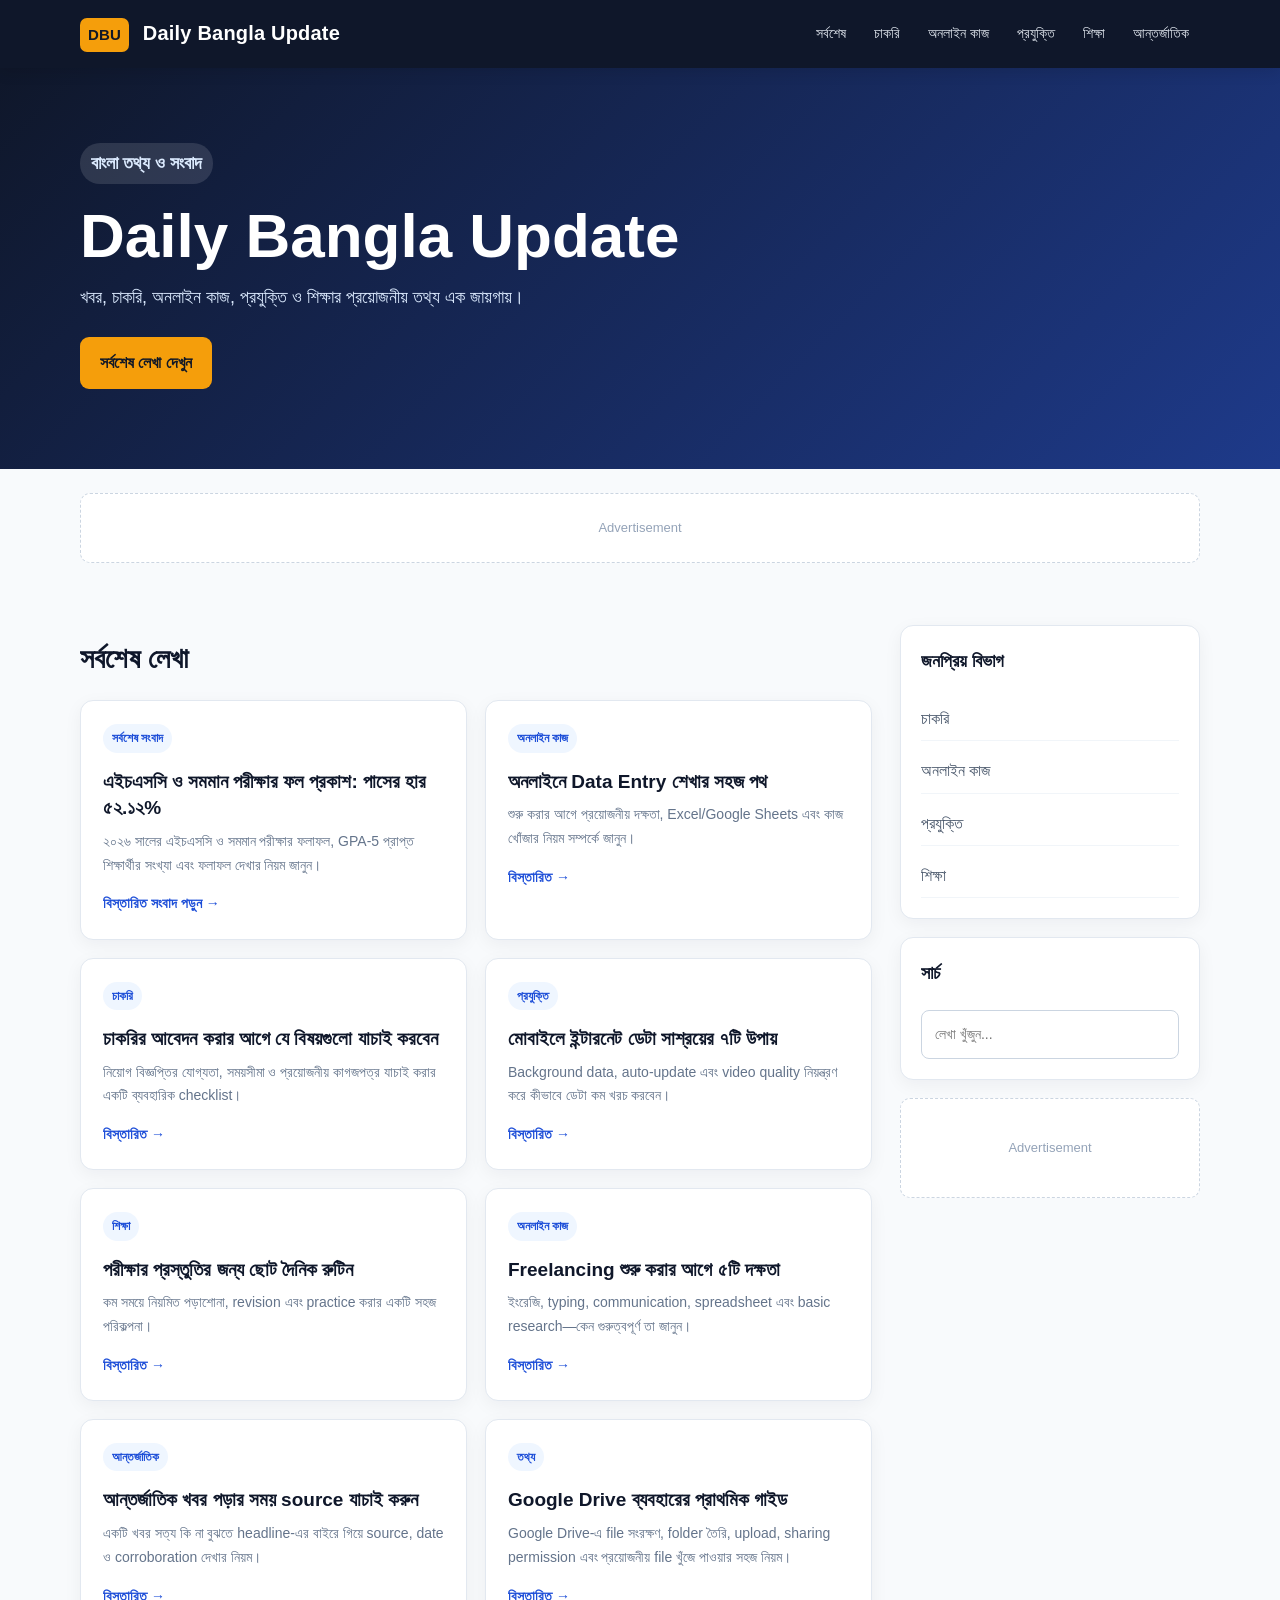
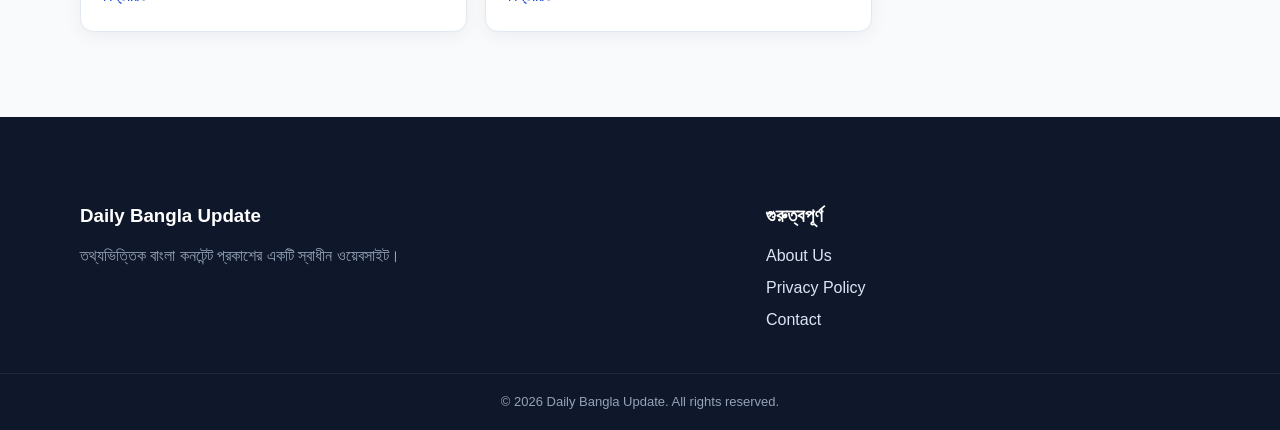
==== commit 8b125593: "Update index.html" ====
--- a/index.html
+++ b/index.html
@@ -472,6 +472,17 @@
     </div>
 
     <div class="grid">
+      <article class="card">
+  <span class="tag">সর্বশেষ সংবাদ</span>
+  <h3>এইচএসসি ও সমমান পরীক্ষার ফল প্রকাশ: পাসের হার ৫২.১২%</h3>
+  <p>
+    ২০২৬ সালের এইচএসসি ও সমমান পরীক্ষার ফলাফল,
+    GPA-5 প্রাপ্ত শিক্ষার্থীর সংখ্যা এবং ফলাফল দেখার নিয়ম জানুন।
+  </p>
+  <a href="hsc-result-2026.html">
+    বিস্তারিত সংবাদ পড়ুন →
+  </a>
+      </article>
 
       <article class="card">
         <span class="tag">অনলাইন কাজ</span>
